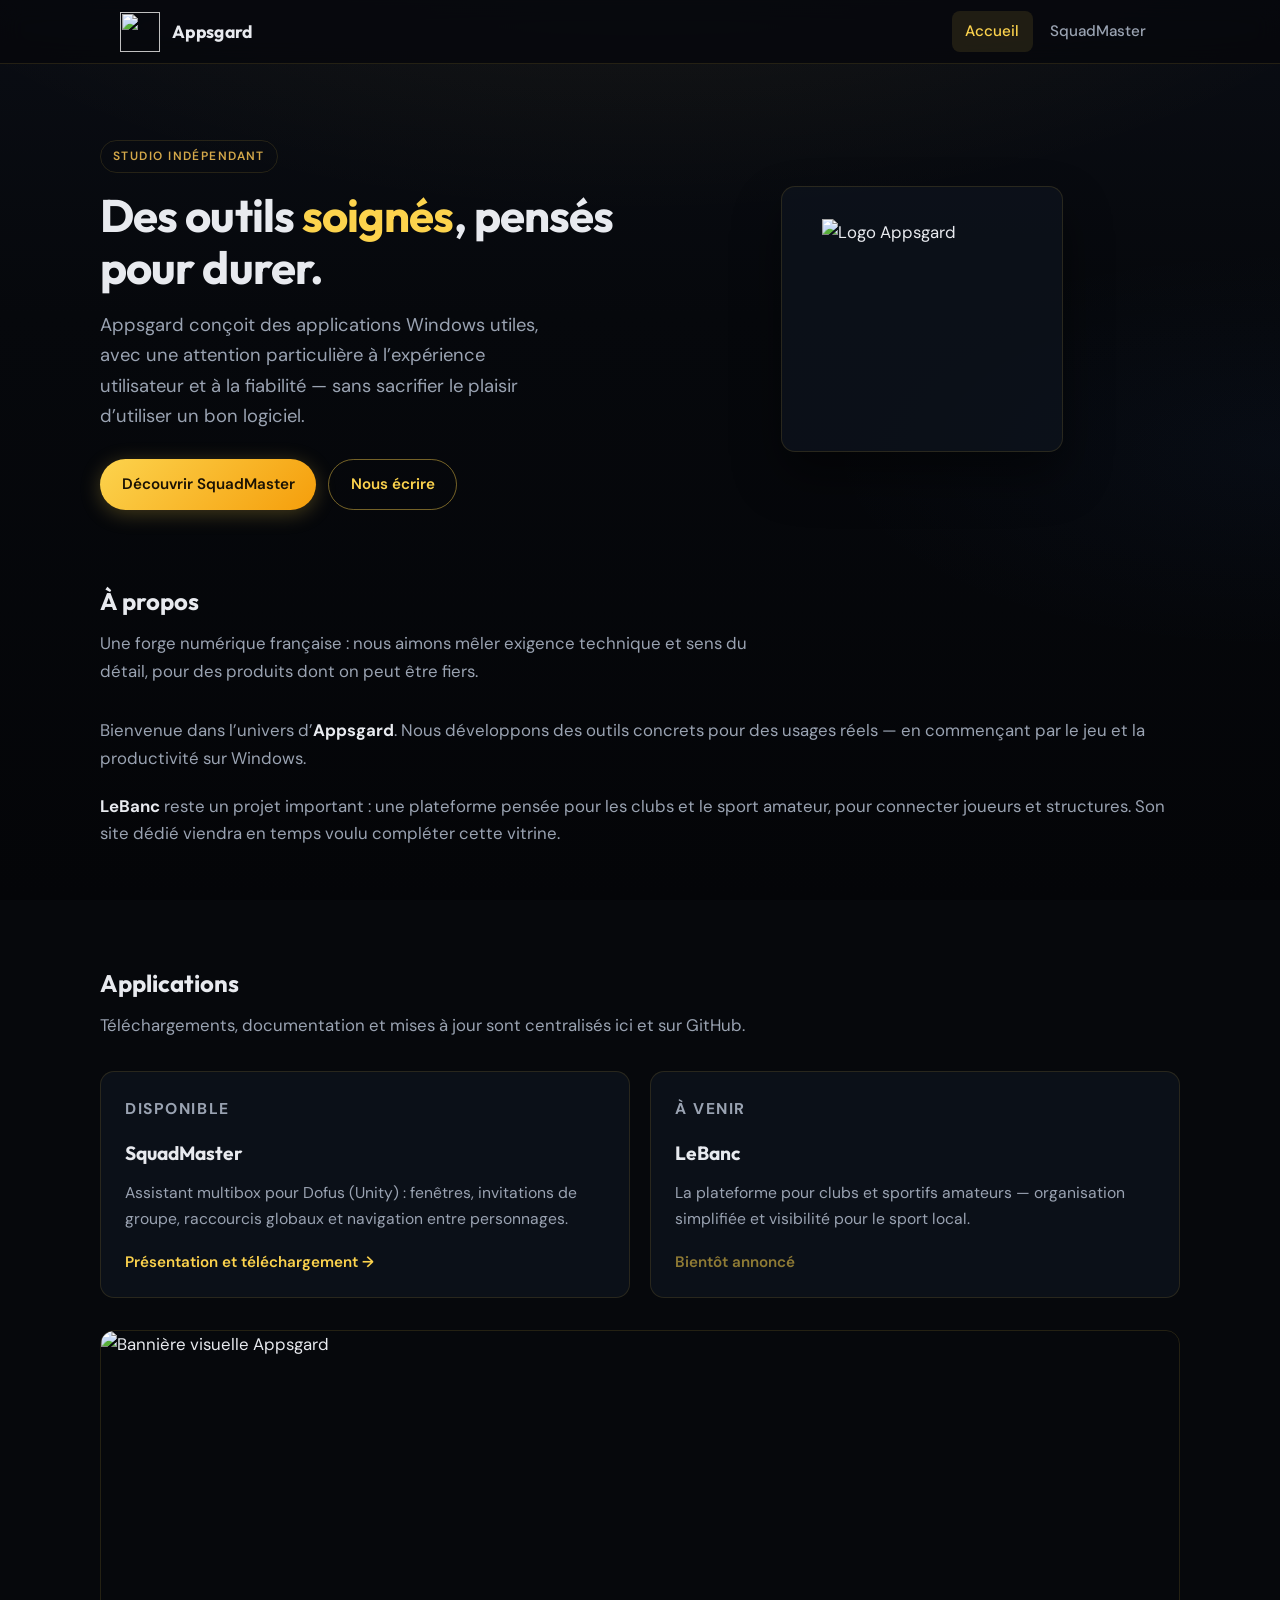
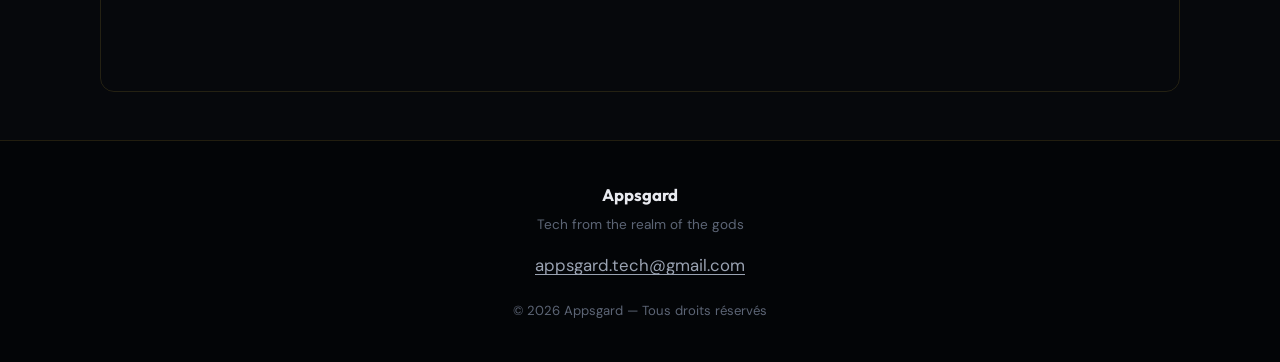
==== index.html @ 6b7404eb "Site: refonte vitrine, page SquadMaster et liens release GitHub." ====
<!DOCTYPE html>
<html lang="fr">
  <head>
    <meta charset="UTF-8" />
    <meta name="viewport" content="width=device-width, initial-scale=1.0" />
    <meta
      name="description"
      content="Appsgard — applications utiles et soignées. Découvrez SquadMaster et nos projets à venir."
    />
    <title>Appsgard — Tech from the realm of the gods</title>
    <link rel="icon" type="image/png" href="Logo_v4.png" />
    <link rel="preconnect" href="https://fonts.googleapis.com" />
    <link rel="preconnect" href="https://fonts.gstatic.com" crossorigin />
    <link
      href="https://fonts.googleapis.com/css2?family=DM+Sans:ital,opsz,wght@0,9..40,400;0,9..40,500;0,9..40,600;0,9..40,700;1,9..40,400&family=Outfit:wght@600;700&display=swap"
      rel="stylesheet"
    />
    <link rel="stylesheet" href="css/styles.css" />
  </head>
  <body>
    <header class="site-header">
      <div class="site-header__inner">
        <a class="brand" href="index.html">
          <img src="Logo_v4.png" alt="" width="40" height="40" />
          Appsgard
        </a>
        <nav class="nav-links" aria-label="Navigation principale">
          <a href="index.html" aria-current="page">Accueil</a>
          <a href="squadmaster.html">SquadMaster</a>
        </nav>
      </div>
    </header>

    <main>
      <section class="hero wrap">
        <div class="hero__grid">
          <div>
            <p class="hero__badge">Studio indépendant</p>
            <h1>Des outils <span>soignés</span>, pensés pour durer.</h1>
            <p class="hero__lead">
              Appsgard conçoit des applications Windows utiles, avec une attention particulière à
              l’expérience utilisateur et à la fiabilité — sans sacrifier le plaisir d’utiliser un
              bon logiciel.
            </p>
            <div class="hero__actions">
              <a class="btn btn--primary" href="squadmaster.html">Découvrir SquadMaster</a>
              <a class="btn btn--ghost" href="mailto:appsgard.tech@gmail.com">Nous écrire</a>
            </div>
          </div>
          <div class="hero__visual">
            <div class="hero__logo-card">
              <img src="Logo_v4.png" alt="Logo Appsgard" width="200" height="200" />
            </div>
          </div>
        </div>
      </section>

      <section class="section section--tight wrap">
        <h2 class="section__title">À propos</h2>
        <p class="section__subtitle">
          Une forge numérique française : nous aimons mêler exigence technique et sens du détail,
          pour des produits dont on peut être fiers.
        </p>
        <div class="prose">
          <p>
            Bienvenue dans l’univers d’<strong>Appsgard</strong>. Nous développons des outils
            concrets pour des usages réels — en commençant par le jeu et la productivité sur
            Windows.
          </p>
          <p>
            <strong>LeBanc</strong> reste un projet important : une plateforme pensée pour les clubs
            et le sport amateur, pour connecter joueurs et structures. Son site dédié viendra en
            temps voulu compléter cette vitrine.
          </p>
        </div>
      </section>

      <section class="section wrap">
        <h2 class="section__title">Applications</h2>
        <p class="section__subtitle">
          Téléchargements, documentation et mises à jour sont centralisés ici et sur GitHub.
        </p>
        <div class="cards cards--2">
          <article class="card">
            <p class="card__tag">Disponible</p>
            <h3>SquadMaster</h3>
            <p>
              Assistant multibox pour Dofus (Unity) : fenêtres, invitations de groupe, raccourcis
              globaux et navigation entre personnages.
            </p>
            <a class="card__link" href="squadmaster.html">Présentation et téléchargement →</a>
          </article>
          <article class="card">
            <p class="card__tag">À venir</p>
            <h3>LeBanc</h3>
            <p>
              La plateforme pour clubs et sportifs amateurs — organisation simplifiée et visibilité
              pour le sport local.
            </p>
            <span class="card__link" style="opacity: 0.55; cursor: default">Bientôt annoncé</span>
          </article>
        </div>
        <img
          class="banner-full"
          src="Banniere_v1.png"
          alt="Bannière visuelle Appsgard"
          width="1200"
          height="400"
          loading="lazy"
        />
      </section>
    </main>

    <footer class="site-footer">
      <div class="site-footer__brand">Appsgard</div>
      <div class="site-footer__tag">Tech from the realm of the gods</div>
      <a href="mailto:appsgard.tech@gmail.com">appsgard.tech@gmail.com</a>
      <div class="site-footer__copy">© 2026 Appsgard — Tous droits réservés</div>
    </footer>
  </body>
</html>
---- css/styles.css ----
/* Appsgard — styles partagés */
:root {
  --bg-deep: #06080c;
  --bg-card: rgba(15, 20, 30, 0.72);
  --bg-elevated: rgba(22, 28, 42, 0.85);
  --border: rgba(252, 211, 77, 0.12);
  --accent: #fcd34d;
  --accent-dim: #d4a84a;
  --text: #e8eaef;
  --text-muted: #9aa3b2;
  --text-faint: #5c6575;
  --radius: 14px;
  --radius-sm: 10px;
  --font-sans: "DM Sans", system-ui, sans-serif;
  --font-display: "Outfit", var(--font-sans);
  --shadow: 0 24px 48px rgba(0, 0, 0, 0.45);
  --max: 1080px;
  --nav-h: 64px;
}

*,
*::before,
*::after {
  box-sizing: border-box;
}

html {
  scroll-behavior: smooth;
}

body {
  margin: 0;
  min-height: 100vh;
  font-family: var(--font-sans);
  font-size: 1.05rem;
  line-height: 1.65;
  color: var(--text);
  background: var(--bg-deep);
  display: flex;
  flex-direction: column;
}

/* Fond subtil */
body::before {
  content: "";
  position: fixed;
  inset: 0;
  pointer-events: none;
  z-index: -1;
  background:
    radial-gradient(ellipse 120% 80% at 50% -20%, rgba(252, 211, 77, 0.08), transparent 55%),
    radial-gradient(ellipse 80% 50% at 100% 50%, rgba(59, 130, 246, 0.04), transparent 45%),
    linear-gradient(180deg, #0a0d14 0%, var(--bg-deep) 35%, #040508 100%);
}

a {
  color: var(--accent);
  text-decoration-thickness: 1px;
  text-underline-offset: 3px;
}

a:hover {
  color: #fde68a;
}

.site-header {
  position: sticky;
  top: 0;
  z-index: 50;
  height: var(--nav-h);
  border-bottom: 1px solid var(--border);
  background: rgba(6, 8, 12, 0.85);
  backdrop-filter: blur(12px);
}

.site-header__inner {
  max-width: var(--max);
  margin: 0 auto;
  padding: 0 1.25rem;
  height: 100%;
  display: flex;
  align-items: center;
  justify-content: space-between;
  gap: 1rem;
}

.brand {
  display: flex;
  align-items: center;
  gap: 0.75rem;
  color: var(--text);
  text-decoration: none;
  font-family: var(--font-display);
  font-weight: 700;
  font-size: 1.1rem;
  letter-spacing: 0.02em;
}

.brand:hover {
  color: var(--accent);
}

.brand img {
  width: 40px;
  height: 40px;
  object-fit: contain;
}

.nav-links {
  display: flex;
  align-items: center;
  gap: 0.25rem;
}

.nav-links a {
  color: var(--text-muted);
  text-decoration: none;
  padding: 0.5rem 0.85rem;
  border-radius: 8px;
  font-size: 0.95rem;
  font-weight: 500;
  transition: color 0.2s, background 0.2s;
}

.nav-links a:hover {
  color: var(--text);
  background: rgba(252, 211, 77, 0.06);
}

.nav-links a[aria-current="page"] {
  color: var(--accent);
  background: rgba(252, 211, 77, 0.1);
}

main {
  flex: 1;
}

.wrap {
  max-width: var(--max);
  margin: 0 auto;
  padding: 0 1.25rem;
}

.hero {
  padding: 3rem 0 3.5rem;
}

@media (min-width: 768px) {
  .hero {
    padding: 4rem 0 4.5rem;
  }
}

.hero__grid {
  display: grid;
  gap: 2.5rem;
  align-items: center;
}

@media (min-width: 900px) {
  .hero__grid {
    grid-template-columns: 1fr 1fr;
    gap: 3rem;
  }
}

.hero__badge {
  display: inline-block;
  font-size: 0.75rem;
  font-weight: 600;
  text-transform: uppercase;
  letter-spacing: 0.12em;
  color: var(--accent-dim);
  border: 1px solid var(--border);
  padding: 0.35rem 0.75rem;
  border-radius: 999px;
  margin-bottom: 1rem;
}

.hero h1 {
  font-family: var(--font-display);
  font-size: clamp(2rem, 5vw, 2.85rem);
  font-weight: 700;
  line-height: 1.15;
  letter-spacing: -0.02em;
  margin: 0 0 1rem;
  color: var(--text);
}

.hero h1 span {
  color: var(--accent);
}

.hero__lead {
  font-size: 1.15rem;
  color: var(--text-muted);
  margin: 0 0 1.75rem;
  max-width: 36ch;
}

.hero__actions {
  display: flex;
  flex-wrap: wrap;
  gap: 0.75rem;
}

.btn {
  display: inline-flex;
  align-items: center;
  justify-content: center;
  gap: 0.5rem;
  padding: 0.75rem 1.35rem;
  font-family: inherit;
  font-size: 0.95rem;
  font-weight: 600;
  border-radius: 999px;
  border: none;
  cursor: pointer;
  text-decoration: none;
  transition: transform 0.15s, box-shadow 0.2s, background 0.2s;
}

.btn:active {
  transform: scale(0.98);
}

.btn--primary {
  background: linear-gradient(135deg, #fcd34d 0%, #f59e0b 100%);
  color: #1a1204;
  box-shadow: 0 4px 20px rgba(252, 211, 77, 0.25);
}

.btn--primary:hover {
  box-shadow: 0 8px 28px rgba(252, 211, 77, 0.35);
  color: #1a1204;
}

.btn--ghost {
  background: transparent;
  color: var(--accent);
  border: 1px solid rgba(252, 211, 77, 0.45);
}

.btn--ghost:hover {
  background: rgba(252, 211, 77, 0.08);
  color: #fde68a;
}

.hero__visual {
  display: flex;
  justify-content: center;
}

.hero__logo-card {
  background: var(--bg-card);
  border: 1px solid var(--border);
  border-radius: var(--radius);
  padding: 2rem 2.5rem;
  box-shadow: var(--shadow);
}

.hero__logo-card img {
  width: min(200px, 50vw);
  height: auto;
  display: block;
}

.section {
  padding: 3rem 0;
}

.section--tight {
  padding-top: 0;
}

.section__title {
  font-family: var(--font-display);
  font-size: 1.5rem;
  font-weight: 700;
  margin: 0 0 0.5rem;
  color: var(--text);
}

.section__subtitle {
  margin: 0 0 2rem;
  color: var(--text-muted);
  max-width: 55ch;
}

.prose {
  color: var(--text-muted);
}

.prose p {
  margin: 0 0 1.25rem;
}

.prose strong {
  color: var(--text);
}

.cards {
  display: grid;
  gap: 1.25rem;
}

@media (min-width: 640px) {
  .cards--2 {
    grid-template-columns: repeat(2, 1fr);
  }
}

.card {
  background: var(--bg-card);
  border: 1px solid var(--border);
  border-radius: var(--radius);
  padding: 1.5rem 1.5rem 1.35rem;
  transition: border-color 0.2s, box-shadow 0.2s;
}

.card:hover {
  border-color: rgba(252, 211, 77, 0.22);
  box-shadow: 0 12px 40px rgba(0, 0, 0, 0.25);
}

.card__tag {
  font-size: 0.7rem;
  font-weight: 700;
  text-transform: uppercase;
  letter-spacing: 0.1em;
  color: var(--accent-dim);
  margin-bottom: 0.5rem;
}

.card h3 {
  font-family: var(--font-display);
  font-size: 1.2rem;
  margin: 0 0 0.65rem;
  color: var(--text);
}

.card p {
  margin: 0 0 1rem;
  font-size: 0.98rem;
  color: var(--text-muted);
}

.card__link {
  font-weight: 600;
  font-size: 0.95rem;
  text-decoration: none;
  color: var(--accent);
}

.card__link:hover {
  color: #fde68a;
}

.banner-full {
  width: 100%;
  display: block;
  height: auto;
  margin-top: 2rem;
  border-radius: var(--radius);
  border: 1px solid var(--border);
}

/* Page SquadMaster */
.page-hero {
  padding: 2.5rem 0 2rem;
  border-bottom: 1px solid var(--border);
}

.page-hero h1 {
  font-family: var(--font-display);
  font-size: clamp(1.75rem, 4vw, 2.25rem);
  margin: 0 0 0.5rem;
}

.page-hero .lead {
  margin: 0;
  color: var(--text-muted);
  font-size: 1.1rem;
  max-width: 62ch;
}

.steps {
  counter-reset: step;
  list-style: none;
  padding: 0;
  margin: 0;
}

.steps li {
  position: relative;
  padding-left: 3rem;
  margin-bottom: 1.25rem;
  color: var(--text-muted);
}

.steps li::before {
  counter-increment: step;
  content: counter(step);
  position: absolute;
  left: 0;
  top: 0;
  width: 2rem;
  height: 2rem;
  border-radius: 50%;
  background: rgba(252, 211, 77, 0.12);
  border: 1px solid var(--border);
  color: var(--accent);
  font-family: var(--font-display);
  font-weight: 700;
  font-size: 0.9rem;
  display: flex;
  align-items: center;
  justify-content: center;
}

.feature-grid {
  display: grid;
  gap: 1rem;
}

@media (min-width: 700px) {
  .feature-grid {
    grid-template-columns: repeat(2, 1fr);
  }
}

.feature {
  background: var(--bg-elevated);
  border: 1px solid var(--border);
  border-radius: var(--radius-sm);
  padding: 1.1rem 1.2rem;
}

.feature h4 {
  margin: 0 0 0.4rem;
  font-size: 1rem;
  color: var(--text);
}

.feature p {
  margin: 0;
  font-size: 0.92rem;
  color: var(--text-muted);
}

.download-bar {
  display: flex;
  flex-wrap: wrap;
  gap: 0.75rem;
  align-items: center;
  padding: 1.25rem 1.5rem;
  background: var(--bg-card);
  border: 1px solid rgba(252, 211, 77, 0.2);
  border-radius: var(--radius);
  margin: 1.5rem 0 2rem;
}

.download-bar p {
  margin: 0;
  flex: 1 1 200px;
  font-size: 0.95rem;
  color: var(--text-muted);
}

.download-bar strong {
  color: var(--text);
}

#release-tag {
  color: var(--text-muted);
  font-weight: 500;
}

.callout {
  border-left: 3px solid var(--accent);
  padding: 0.75rem 1rem;
  margin: 1.5rem 0;
  background: rgba(252, 211, 77, 0.05);
  border-radius: 0 var(--radius-sm) var(--radius-sm) 0;
  font-size: 0.95rem;
  color: var(--text-muted);
}

.callout strong {
  color: var(--text);
}

.meta-links {
  margin-top: -0.5rem;
  font-size: 0.92rem;
}

.site-footer {
  margin-top: auto;
  padding: 2.5rem 1.25rem;
  border-top: 1px solid var(--border);
  background: rgba(0, 0, 0, 0.35);
  text-align: center;
}

.site-footer__brand {
  font-family: var(--font-display);
  font-weight: 700;
  color: var(--text);
  margin-bottom: 0.35rem;
}

.site-footer__tag {
  font-size: 0.85rem;
  color: var(--text-faint);
  margin-bottom: 1rem;
}

.site-footer a {
  color: var(--text-muted);
}

.site-footer__copy {
  margin-top: 1.25rem;
  font-size: 0.82rem;
  color: var(--text-faint);
}
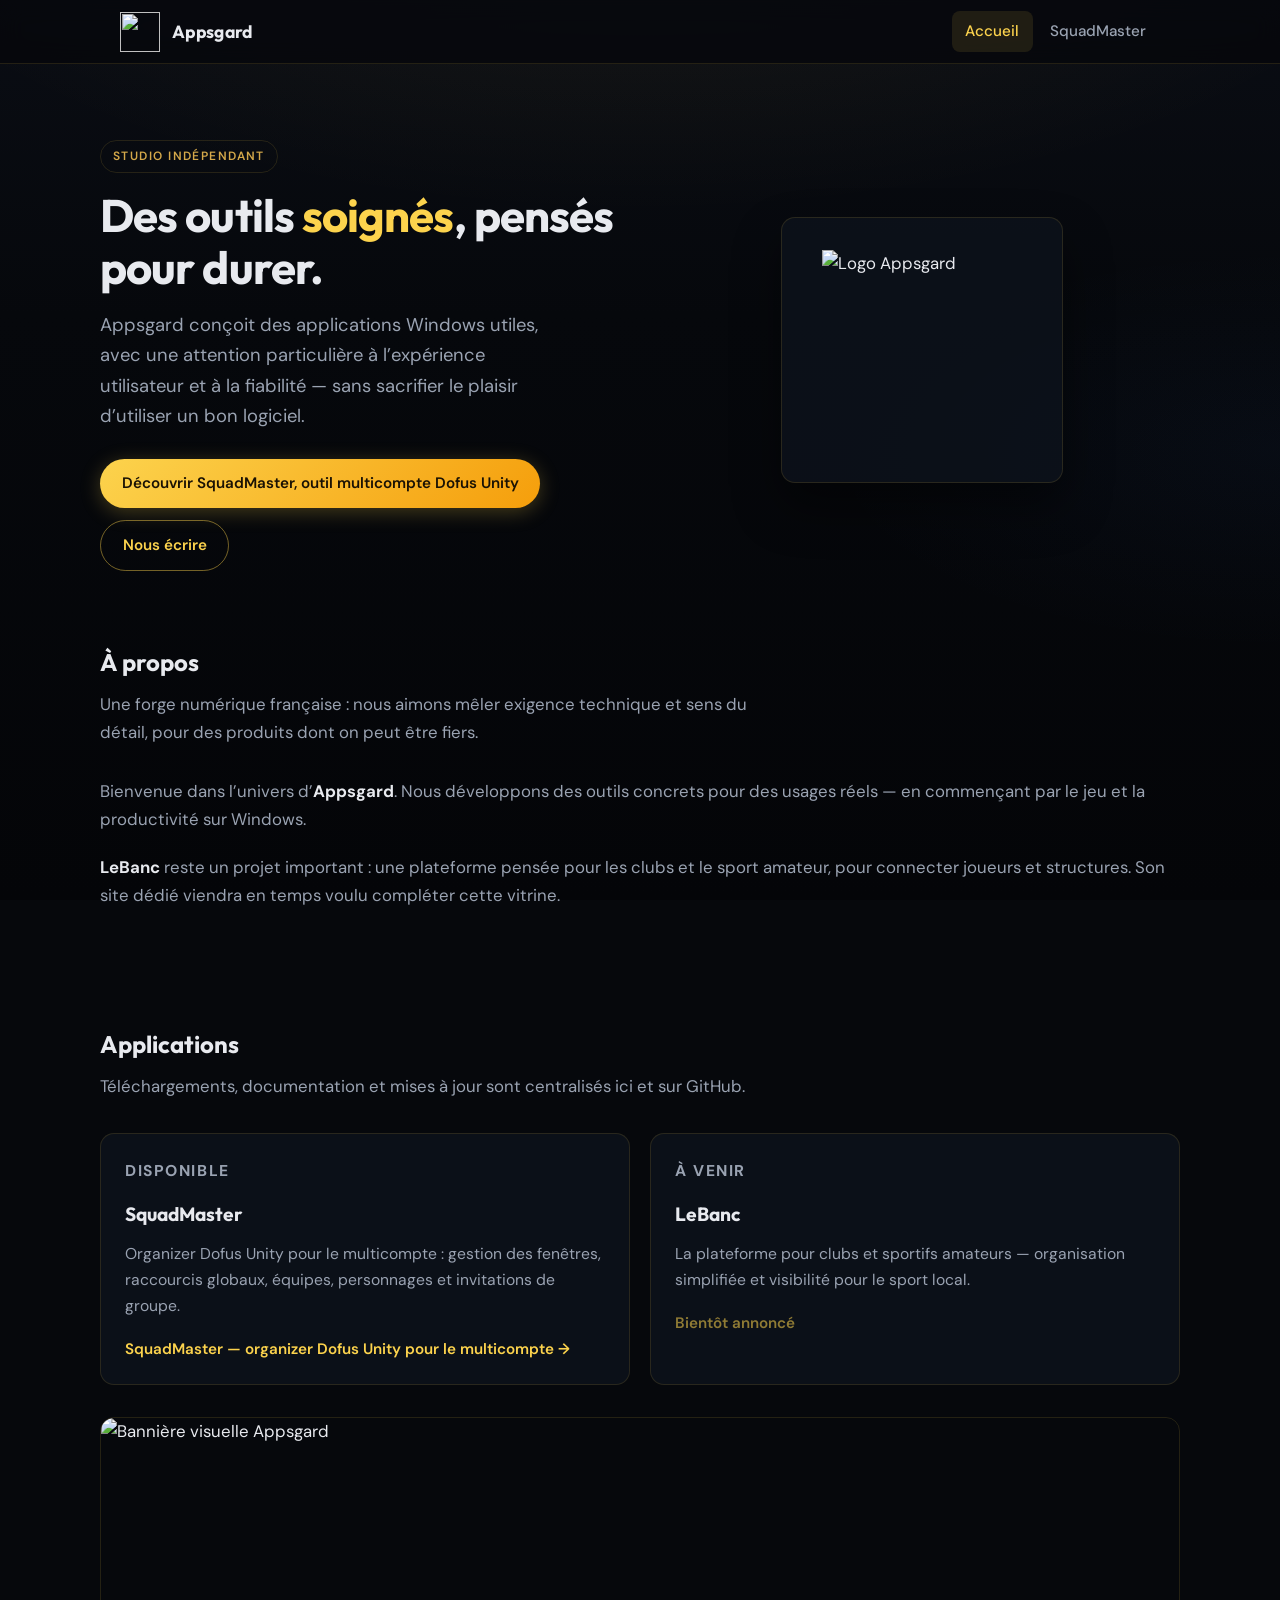
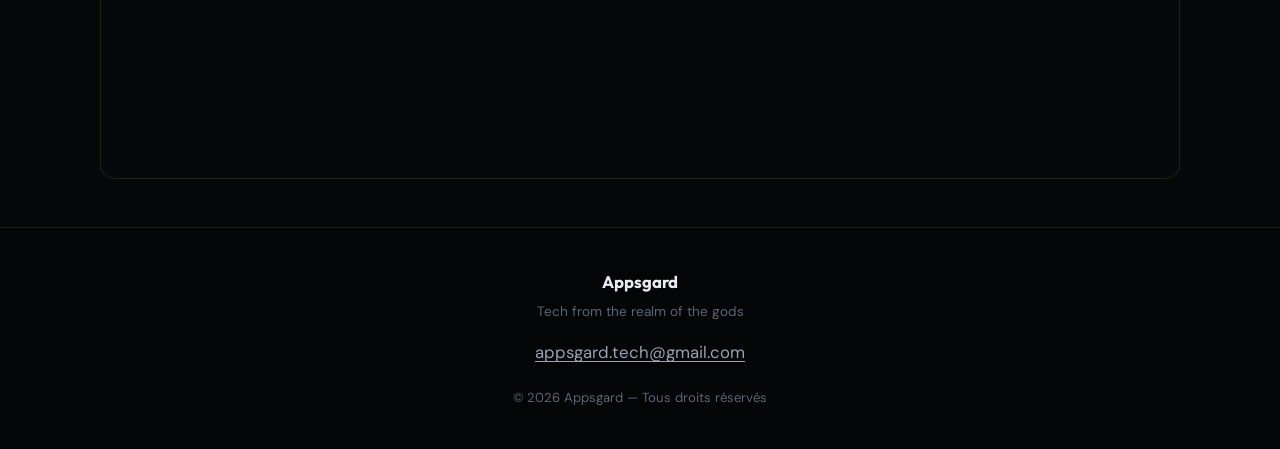
==== commit 4c7b42c8: "Improve SquadMaster SEO for Dofus organizer queries" ====
--- a/index.html
+++ b/index.html
@@ -43,7 +43,9 @@
               bon logiciel.
             </p>
             <div class="hero__actions">
-              <a class="btn btn--primary" href="squadmaster.html">Découvrir SquadMaster</a>
+              <a class="btn btn--primary" href="squadmaster.html"
+                >Découvrir SquadMaster, outil multicompte Dofus Unity</a
+              >
               <a class="btn btn--ghost" href="mailto:appsgard.tech@gmail.com">Nous écrire</a>
             </div>
           </div>
@@ -85,10 +87,12 @@
             <p class="card__tag">Disponible</p>
             <h3>SquadMaster</h3>
             <p>
-              Assistant multibox pour Dofus (Unity) : fenêtres, invitations de groupe, raccourcis
-              globaux et navigation entre personnages.
+              Organizer Dofus Unity pour le multicompte : gestion des fenêtres, raccourcis globaux,
+              équipes, personnages et invitations de groupe.
             </p>
-            <a class="card__link" href="squadmaster.html">Présentation et téléchargement →</a>
+            <a class="card__link" href="squadmaster.html"
+              >SquadMaster — organizer Dofus Unity pour le multicompte →</a
+            >
           </article>
           <article class="card">
             <p class="card__tag">À venir</p>
--- a/css/styles.css
+++ b/css/styles.css
@@ -385,6 +385,61 @@
   max-width: 62ch;
 }
 
+.page-hero .lead--secondary {
+  margin-top: 0.85rem;
+  font-size: 1rem;
+  color: var(--text-faint);
+}
+
+.prose .disclaimer {
+  margin-top: 1rem;
+  padding-top: 1rem;
+  border-top: 1px solid var(--border);
+  font-size: 0.92rem;
+  color: var(--text-faint);
+}
+
+.faq {
+  display: grid;
+  gap: 0.65rem;
+}
+
+.faq__item {
+  background: var(--bg-elevated);
+  border: 1px solid var(--border);
+  border-radius: var(--radius-sm);
+  padding: 0.85rem 1.1rem;
+}
+
+.faq__item summary {
+  cursor: pointer;
+  font-weight: 600;
+  color: var(--text);
+  list-style: none;
+}
+
+.faq__item summary::-webkit-details-marker {
+  display: none;
+}
+
+.faq__item summary::after {
+  content: "+";
+  float: right;
+  color: var(--accent);
+  font-weight: 700;
+}
+
+.faq__item[open] summary::after {
+  content: "−";
+}
+
+.faq__item p {
+  margin: 0.75rem 0 0;
+  font-size: 0.95rem;
+  color: var(--text-muted);
+  line-height: 1.55;
+}
+
 .steps {
   counter-reset: step;
   list-style: none;
